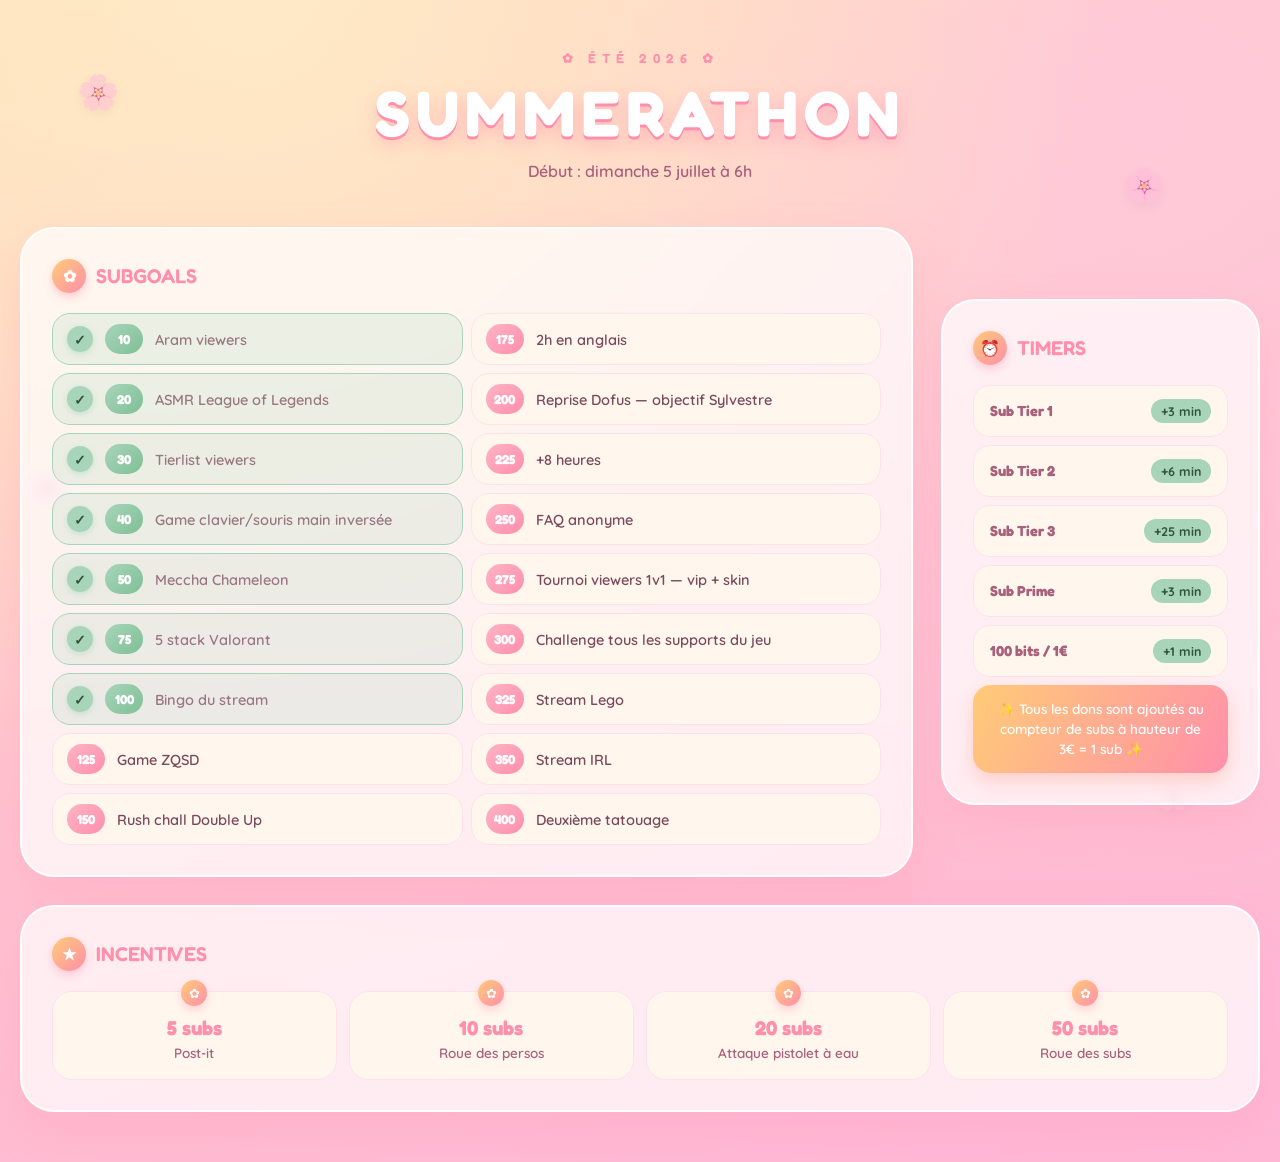
==== summerathon.html @ bf5e6fe4 "update subgoals validations" ====
<!DOCTYPE html>
<html lang="fr">

<head>
    <meta charset="UTF-8">
    <title>itsLylla — Summerathon — Été 2026</title>
    <link rel="icon" type="image/x-icon" href="/assets/favicon/summerathon.ico">
    <link rel="stylesheet" href="summerathon.css">
</head>

<body>

    <div class="bloom" style="top:6%; left:6%;">🌸</div>
    <div class="bloom" style="top:14%; right:9%; animation-delay:1s;">🌸</div>
    <div class="bloom" style="top:40%; left:2%; animation-delay:2s;">🌸</div>
    <div class="bloom" style="bottom:10%; right:4%; animation-delay:1.5s;">🌸</div>
    <div class="bloom" style="bottom:30%; left:90%; animation-delay:3s;">🌸</div>

    <header>
        <div class="eyebrow">✿ ÉTÉ 2026 ✿</div>
        <h1>SUMMERATHON</h1>
        <p class="subtitle">Début : dimanche 5 juillet à 6h</p>
    </header>

    <div class="layout">
        <div class="panel">
            <div class="panel-title"><span class="ico">✿</span> SUBGOALS</div>
            <!-- Subgoal atteint : décommenter la ligne <span class="check">✓</span> juste en dessous -->
            <div class="goals-grid">
                <div class="goal">
                    <span class="check">✓</span>
                    <span class="badge">10</span><span class="label">Aram viewers</span>
                </div>
                <div class="goal">
                    <!-- <span class="check">✓</span> -->
                    <span class="badge">175</span><span class="label">2h en anglais</span>
                </div>
                <div class="goal">
                    <span class="check">✓</span>
                    <span class="badge">20</span><span class="label">ASMR League of Legends</span>
                </div>
                <div class="goal">
                    <!-- <span class="check">✓</span> -->
                    <span class="badge">200</span><span class="label">Reprise Dofus — objectif Sylvestre</span>
                </div>
                <div class="goal">
                    <span class="check">✓</span>
                    <span class="badge">30</span><span class="label">Tierlist viewers</span>
                </div>
                <div class="goal">
                    <!-- <span class="check">✓</span> -->
                    <span class="badge">225</span><span class="label">+8 heures</span>
                </div>
                <div class="goal">
                    <span class="check">✓</span>
                    <span class="badge">40</span><span class="label">Game clavier/souris main inversée</span>
                </div>
                <div class="goal">
                    <!-- <span class="check">✓</span> -->
                    <span class="badge">250</span><span class="label">FAQ anonyme</span>
                </div>
                <div class="goal">
                    <span class="check">✓</span>
                    <span class="badge">50</span><span class="label">Meccha Chameleon</span>
                </div>
                <div class="goal">
                    <!-- <span class="check">✓</span> -->
                    <span class="badge">275</span><span class="label">Tournoi viewers 1v1 — vip + skin</span>
                </div>
                <div class="goal">
                    <span class="check">✓</span>
                    <span class="badge">75</span><span class="label">5 stack Valorant</span>
                </div>
                <div class="goal">
                    <!-- <span class="check">✓</span> -->
                    <span class="badge">300</span><span class="label">Challenge tous les supports du jeu</span>
                </div>
                <div class="goal">
                    <span class="check">✓</span>
                    <span class="badge">100</span><span class="label">Bingo du stream</span>
                </div>
                <div class="goal">
                    <!-- <span class="check">✓</span> -->
                    <span class="badge">325</span><span class="label">Stream Lego</span>
                </div>
                <div class="goal">
                    <!-- <span class="check">✓</span> -->
                    <span class="badge">125</span><span class="label">Game ZQSD</span>
                </div>
                <div class="goal">
                    <!-- <span class="check">✓</span> -->
                    <span class="badge">350</span><span class="label">Stream IRL</span>
                </div>
                <div class="goal">
                    <!-- <span class="check">✓</span> -->
                    <span class="badge">150</span><span class="label">Rush chall Double Up</span>
                </div>
                <div class="goal">
                    <!-- <span class="check">✓</span> -->
                    <span class="badge">400</span><span class="label">Deuxième tatouage</span>
                </div>
            </div>
        </div>

        <div class="panel timers">
            <div class="panel-title"><span class="ico">⏰</span> TIMERS</div>
            <div class="timer-row"><span class="t-name">Sub Tier 1</span><span class="t-val">+3 min</span></div>
            <div class="timer-row"><span class="t-name">Sub Tier 2</span><span class="t-val">+6 min</span></div>
            <div class="timer-row"><span class="t-name">Sub Tier 3</span><span class="t-val">+25 min</span></div>
            <div class="timer-row"><span class="t-name">Sub Prime</span><span class="t-val">+3 min</span></div>
            <div class="timer-row"><span class="t-name">100 bits / 1€</span><span class="t-val">+1 min</span></div>
            <div class="donation-note">✨ Tous les dons sont ajoutés au compteur de subs à hauteur de <br> 3€ = 1 sub ✨</div>
        </div>

        <div class="panel incentives">
            <div class="panel-title"><span class="ico">★</span> INCENTIVES</div>
            <div class="incentive-grid">
                <div class="incentive-card">
                    <div class="num">5 subs</div>
                    <div class="desc">Post-it</div>
                </div>
                <div class="incentive-card">
                    <div class="num">10 subs</div>
                    <div class="desc">Roue des persos</div>
                </div>
                <div class="incentive-card">
                    <div class="num">20 subs</div>
                    <div class="desc">Attaque pistolet à eau</div>
                </div>
                <div class="incentive-card">
                    <div class="num">50 subs</div>
                    <div class="desc">Roue des subs</div>
                </div>
            </div>
        </div>
    </div>

</body>

</html>
---- summerathon.css ----
@import url('https://fonts.googleapis.com/css2?family=Fredoka:wght@400;500;600;700&family=Quicksand:wght@500;600;700&display=swap');

:root {
    --peach: #ffd9b3;
    --pink: #ffb3c6;
    --rose: #ff8fab;
    --gold: #ffcb77;
    --cream: #fff7ee;
    --leaf: #a8d5ba;
    --ink: #7a4a5c;
}

* {
    box-sizing: border-box;
    margin: 0;
    padding: 0;
}

body {
    font-family: 'Quicksand', sans-serif;
    background: radial-gradient(circle at 20% 0%, #ffe9c7, transparent 55%),
        radial-gradient(circle at 90% 10%, #ffc9d9, transparent 50%),
        linear-gradient(160deg, #ffe3b8 0%, #ffc2cf 45%, #ffb6d5 100%);
    min-height: 100vh;
    padding: 50px 20px;
    color: var(--ink);
    position: relative;
    overflow-x: hidden;
}

/* floating decorative blooms */
.bloom {
    position: absolute;
    font-size: 34px;
    opacity: .55;
    filter: drop-shadow(0 4px 6px rgba(0, 0, 0, .08));
    animation: float 7s ease-in-out infinite;
}

@keyframes float {

    0%,
    100% {
        transform: translateY(0) rotate(0deg);
    }

    50% {
        transform: translateY(-14px) rotate(8deg);
    }
}

header {
    text-align: center;
    margin-bottom: 46px;
    position: relative;
    z-index: 2;
}

.eyebrow {
    font-family: 'Fredoka', sans-serif;
    font-weight: 600;
    letter-spacing: 6px;
    color: var(--rose);
    font-size: 13px;
    margin-bottom: 8px;
}

h1 {
    font-family: 'Fredoka', sans-serif;
    font-weight: 700;
    font-size: 64px;
    letter-spacing: 6px;
    color: #fff;
    text-shadow: 0 3px 0 var(--rose), 0 8px 18px rgba(255, 143, 171, .45);
}

.subtitle {
    margin-top: 10px;
    font-weight: 600;
    color: #a8607b;
    font-size: 16px;
}

.layout {
    display: grid;
    grid-template-columns: 2.8fr 1fr;
    gap: 28px;
    max-width: 1240px;
    margin: 0 auto;
    position: relative;
    z-index: 2;
}

.panel {
    background: rgba(255, 255, 255, .72);
    backdrop-filter: blur(6px);
    border-radius: 34px;
    padding: 30px;
    border: 2px solid rgba(255, 255, 255, .9);
    box-shadow: 0 18px 40px rgba(255, 150, 180, .25);
}

.panel-title {
    display: flex;
    align-items: center;
    gap: 10px;
    font-family: 'Fredoka', sans-serif;
    font-weight: 600;
    font-size: 20px;
    color: var(--rose);
    margin-bottom: 20px;
}

.panel-title .ico {
    width: 34px;
    height: 34px;
    border-radius: 50%;
    background: linear-gradient(135deg, var(--gold), var(--rose));
    display: flex;
    align-items: center;
    justify-content: center;
    color: #fff;
    font-size: 16px;
    box-shadow: 0 4px 10px rgba(255, 150, 170, .45);
}

.goals-grid {
    display: grid;
    grid-template-columns: 1fr 1fr;
    gap: 8px;
}

.goal {
    display: flex;
    align-items: center;
    gap: 12px;
    background: var(--cream);
    border-radius: 18px;
    padding: 10px 14px;
    border: 1px solid #ffe1ea;
    transition: transform .15s;
}

.goal:hover {
    transform: translateY(-2px);
}

.badge {
    flex-shrink: 0;
    min-width: 38px;
    height: 30px;
    border-radius: 50px;
    background: linear-gradient(135deg, var(--pink), var(--rose));
    color: #fff;
    font-weight: 700;
    font-family: 'Fredoka', sans-serif;
    display: flex;
    align-items: center;
    justify-content: center;
    font-size: 13px;
}

.goal span.label {
    font-weight: 600;
    font-size: 14.5px;
}

.goal .check {
    flex-shrink: 0;
    width: 26px;
    height: 26px;
    border-radius: 50%;
    background: var(--leaf);
    color: #33543f;
    font-weight: 700;
    font-family: 'Fredoka', sans-serif;
    display: flex;
    align-items: center;
    justify-content: center;
    font-size: 14px;
    box-shadow: 0 2px 6px rgba(168, 213, 186, .55);
}

.goal:has(.check) {
    background: rgba(168, 213, 186, .22);
    border-color: var(--leaf);
}

.goal:has(.check) .label {
    opacity: .72;
}

.goal:has(.check) .badge {
    background: linear-gradient(135deg, var(--leaf), #7fbf96);
}

.timers {
    align-self: center;
}

.timers .timer-row {
    display: flex;
    justify-content: space-between;
    align-items: center;
    background: var(--cream);
    border-radius: 16px;
    padding: 13px 16px;
    margin-bottom: 8px;
    border: 1px solid #ffe1ea;
}

.timer-row .t-name {
    font-weight: 700;
    font-family: 'Fredoka', sans-serif;
    font-size: 14.5px;
    color: #a8607b;
}

.timer-row .t-val {
    background: var(--leaf);
    color: #33543f;
    font-weight: 700;
    font-size: 12.5px;
    padding: 4px 10px;
    border-radius: 50px;
}

.donation-note {
    margin-top: 6px;
    background: linear-gradient(120deg, var(--gold), var(--rose));
    color: #fff;
    font-weight: 600;
    text-align: center;
    border-radius: 18px;
    padding: 14px;
    font-size: 13.5px;
    line-height: 1.5;
    box-shadow: 0 8px 18px rgba(255, 150, 120, .35);
}

.incentives {
    grid-column: 1 / -1;
}

.incentive-grid {
    display: grid;
    grid-template-columns: repeat(4, 1fr);
    gap: 12px;
}

.incentive-card {
    background: var(--cream);
    border: 1px solid #ffe1ea;
    border-radius: 20px;
    padding: 18px;
    text-align: center;
    position: relative;
}

.incentive-card::before {
    content: '✿';
    position: absolute;
    top: -12px;
    left: 50%;
    transform: translateX(-50%);
    background: linear-gradient(135deg, var(--gold), var(--rose));
    color: #fff;
    width: 26px;
    height: 26px;
    border-radius: 50%;
    display: flex;
    align-items: center;
    justify-content: center;
    font-size: 13px;
    box-shadow: 0 4px 8px rgba(255, 150, 170, .4);
}

.incentive-card .num {
    font-family: 'Fredoka', sans-serif;
    font-weight: 700;
    font-size: 20px;
    color: var(--rose);
    margin-top: 6px;
}

.incentive-card .desc {
    font-weight: 600;
    font-size: 13.5px;
    color: #a8607b;
    margin-top: 4px;
}

@media (max-width: 900px) {
    .layout {
        grid-template-columns: 1fr;
    }

    .goals-grid {
        grid-template-columns: 1fr;
    }

    .incentive-grid {
        grid-template-columns: 1fr 1fr;
    }

    h1 {
        font-size: 42px;
        letter-spacing: 3px;
    }
}
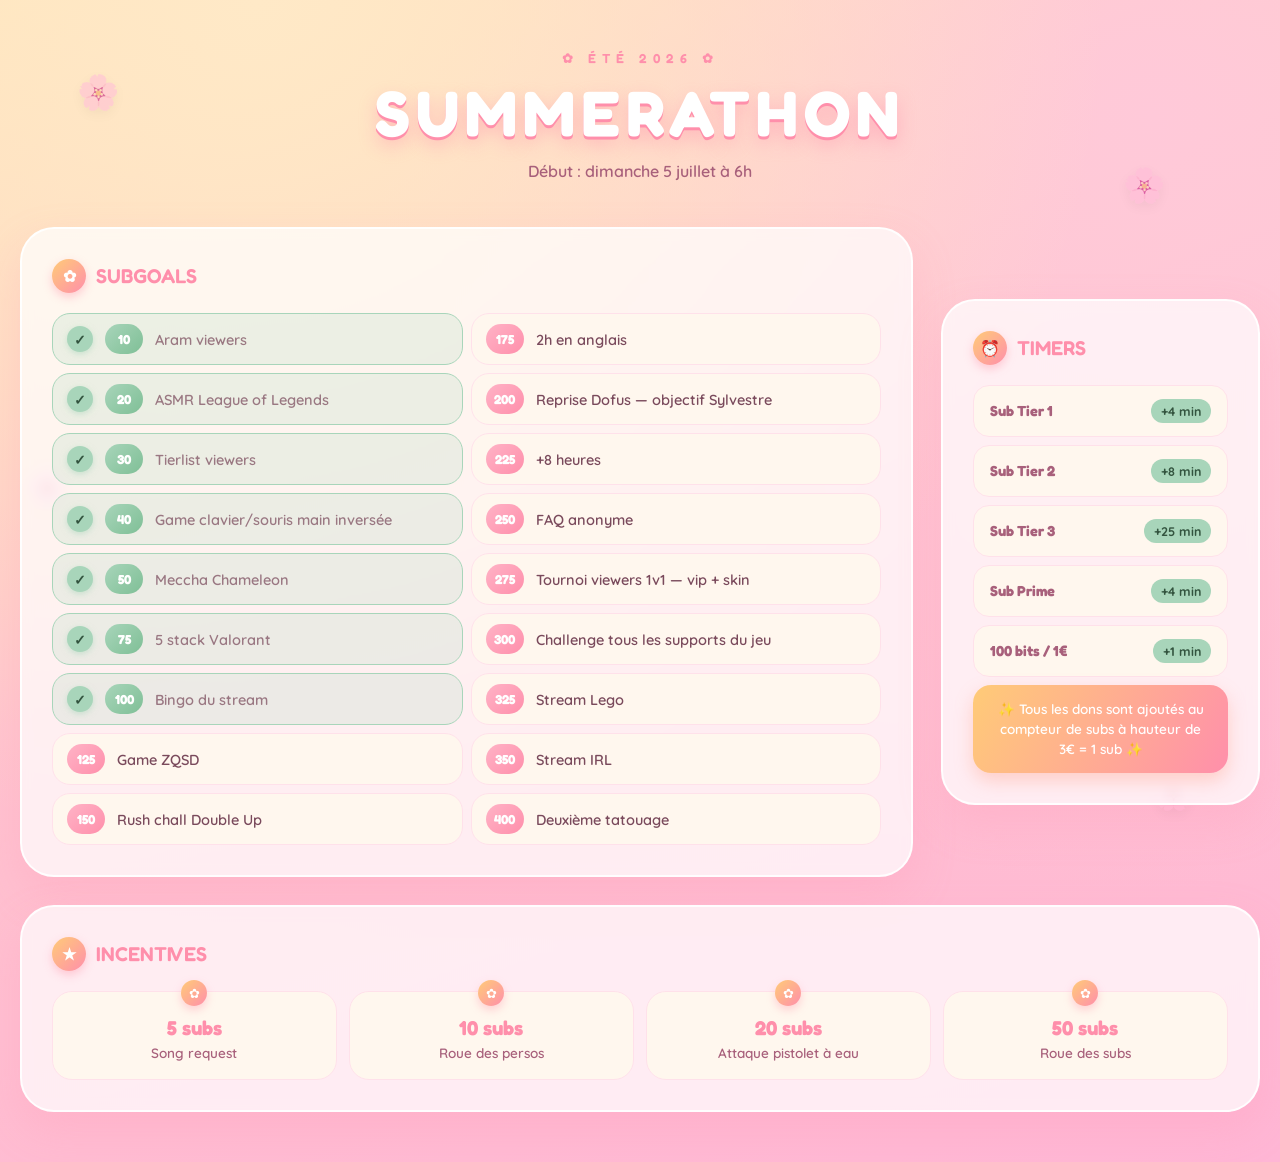
==== commit c539461f: "Merge branch 'main' of github.com:itslylla/itslylla.github.io" ====
--- a/summerathon.html
+++ b/summerathon.html
@@ -104,10 +104,10 @@
 
         <div class="panel timers">
             <div class="panel-title"><span class="ico">⏰</span> TIMERS</div>
-            <div class="timer-row"><span class="t-name">Sub Tier 1</span><span class="t-val">+3 min</span></div>
-            <div class="timer-row"><span class="t-name">Sub Tier 2</span><span class="t-val">+6 min</span></div>
+            <div class="timer-row"><span class="t-name">Sub Tier 1</span><span class="t-val">+4 min</span></div>
+            <div class="timer-row"><span class="t-name">Sub Tier 2</span><span class="t-val">+8 min</span></div>
             <div class="timer-row"><span class="t-name">Sub Tier 3</span><span class="t-val">+25 min</span></div>
-            <div class="timer-row"><span class="t-name">Sub Prime</span><span class="t-val">+3 min</span></div>
+            <div class="timer-row"><span class="t-name">Sub Prime</span><span class="t-val">+4 min</span></div>
             <div class="timer-row"><span class="t-name">100 bits / 1€</span><span class="t-val">+1 min</span></div>
             <div class="donation-note">✨ Tous les dons sont ajoutés au compteur de subs à hauteur de <br> 3€ = 1 sub ✨</div>
         </div>
@@ -117,7 +117,7 @@
             <div class="incentive-grid">
                 <div class="incentive-card">
                     <div class="num">5 subs</div>
-                    <div class="desc">Post-it</div>
+                    <div class="desc">Song request</div>
                 </div>
                 <div class="incentive-card">
                     <div class="num">10 subs</div>
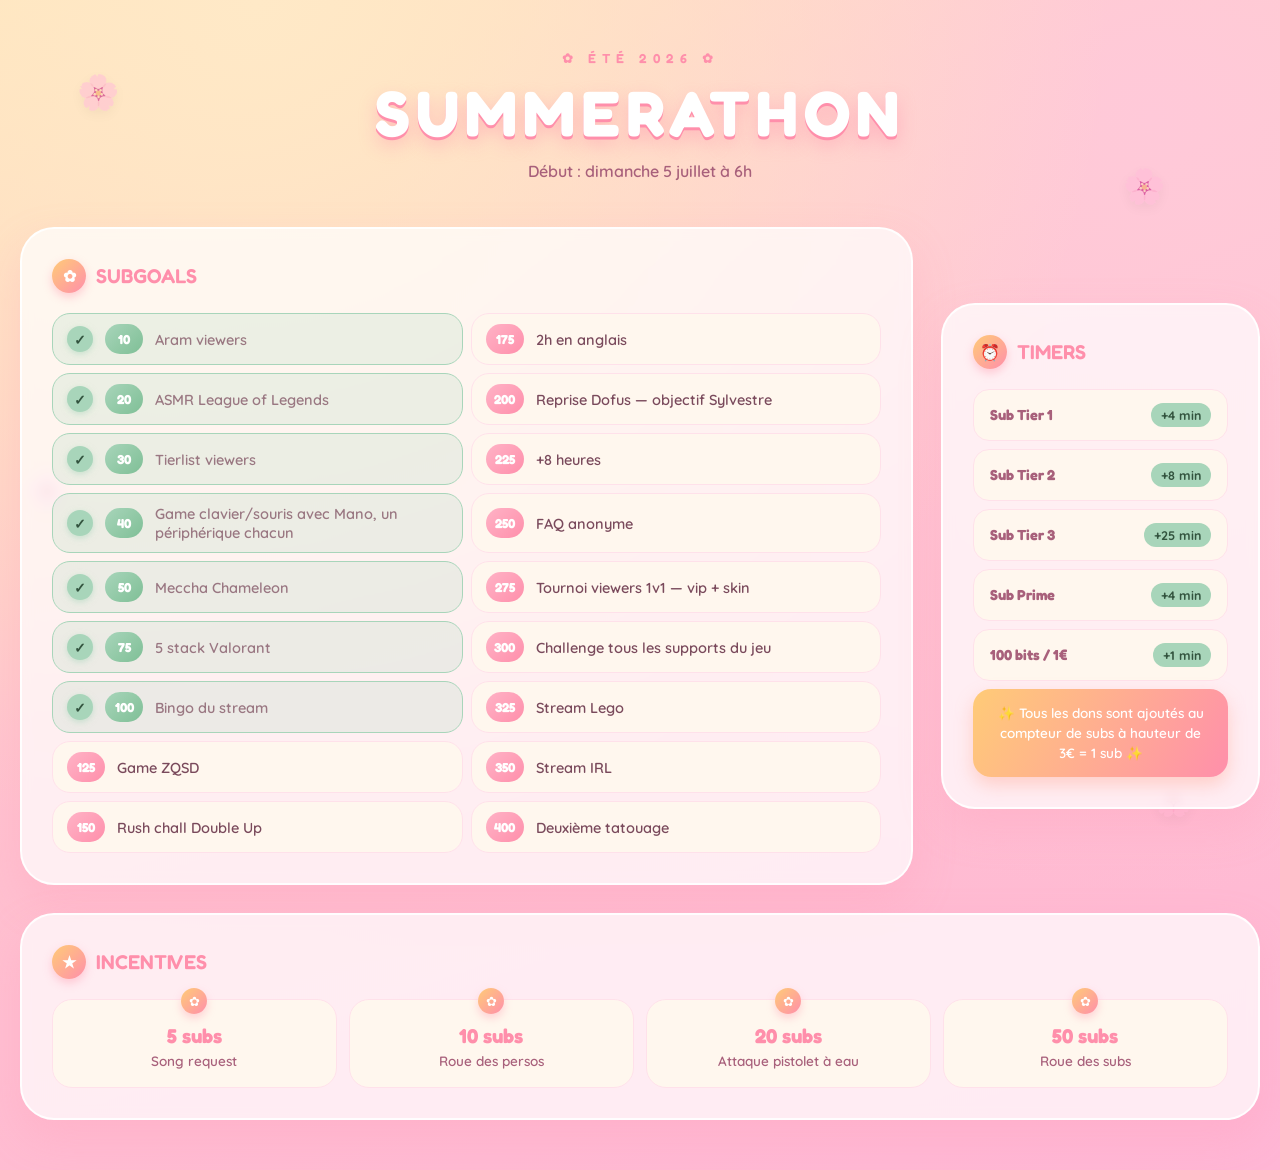
==== commit d800932b: "Update game goal description for clarity in summerathon.html" ====
--- a/summerathon.html
+++ b/summerathon.html
@@ -53,7 +53,7 @@
                 </div>
                 <div class="goal">
                     <span class="check">✓</span>
-                    <span class="badge">40</span><span class="label">Game clavier/souris main inversée</span>
+                    <span class="badge">40</span><span class="label">Game clavier/souris avec Mano, un périphérique chacun</span>
                 </div>
                 <div class="goal">
                     <!-- <span class="check">✓</span> -->
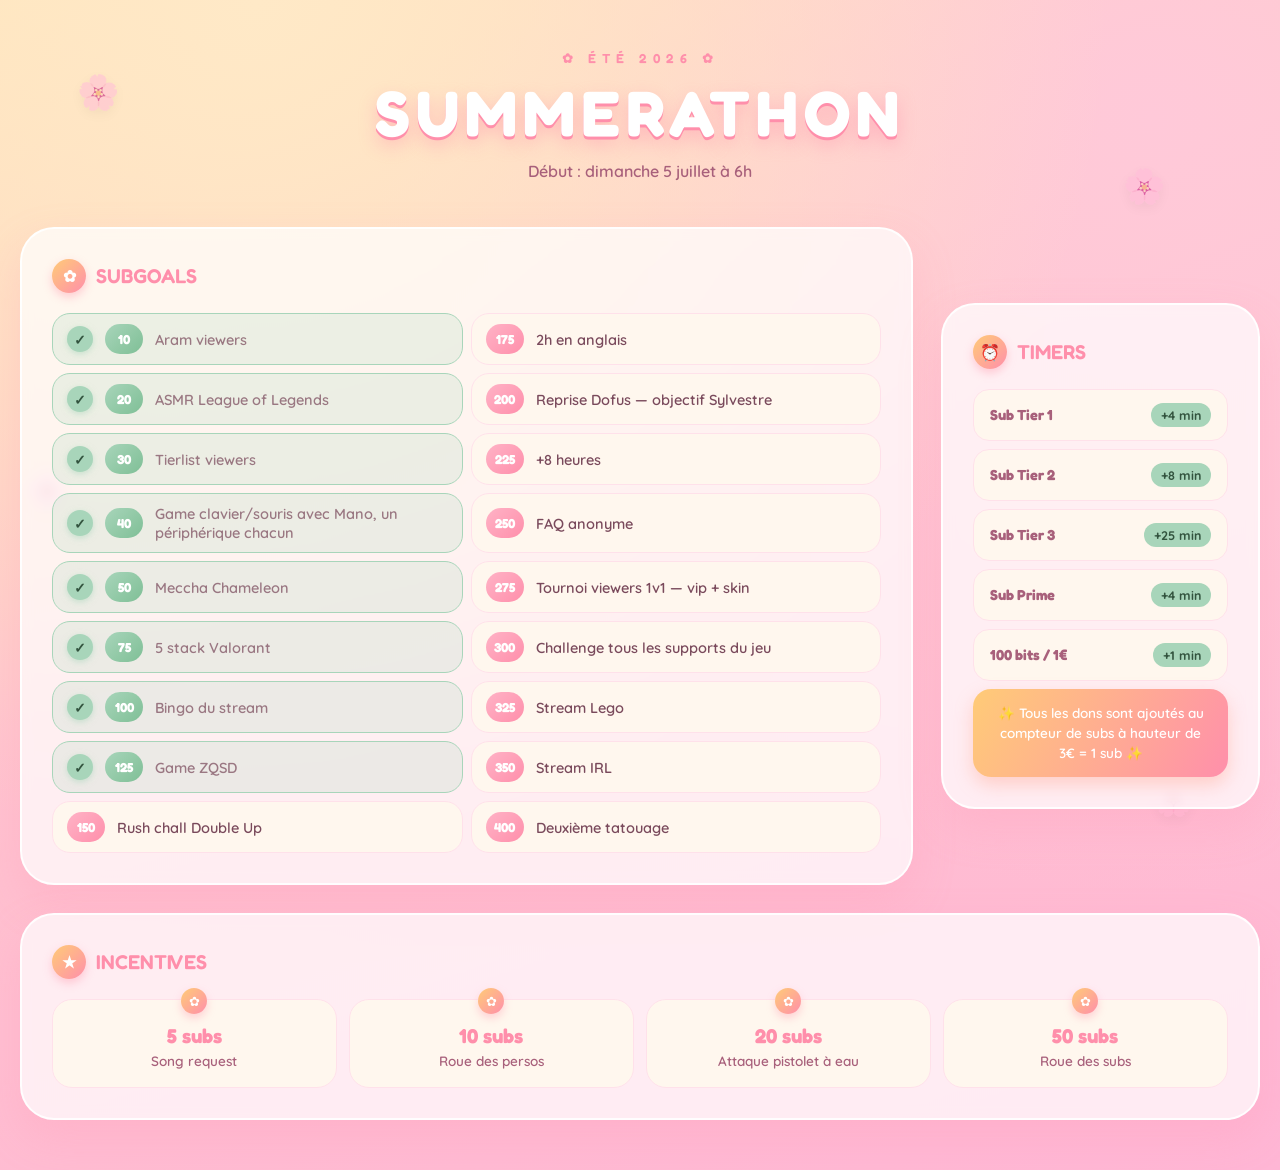
==== commit 42af3dad: "update subgoals validation" ====
--- a/summerathon.html
+++ b/summerathon.html
@@ -84,7 +84,7 @@
                     <span class="badge">325</span><span class="label">Stream Lego</span>
                 </div>
                 <div class="goal">
-                    <!-- <span class="check">✓</span> -->
+                    <span class="check">✓</span>
                     <span class="badge">125</span><span class="label">Game ZQSD</span>
                 </div>
                 <div class="goal">
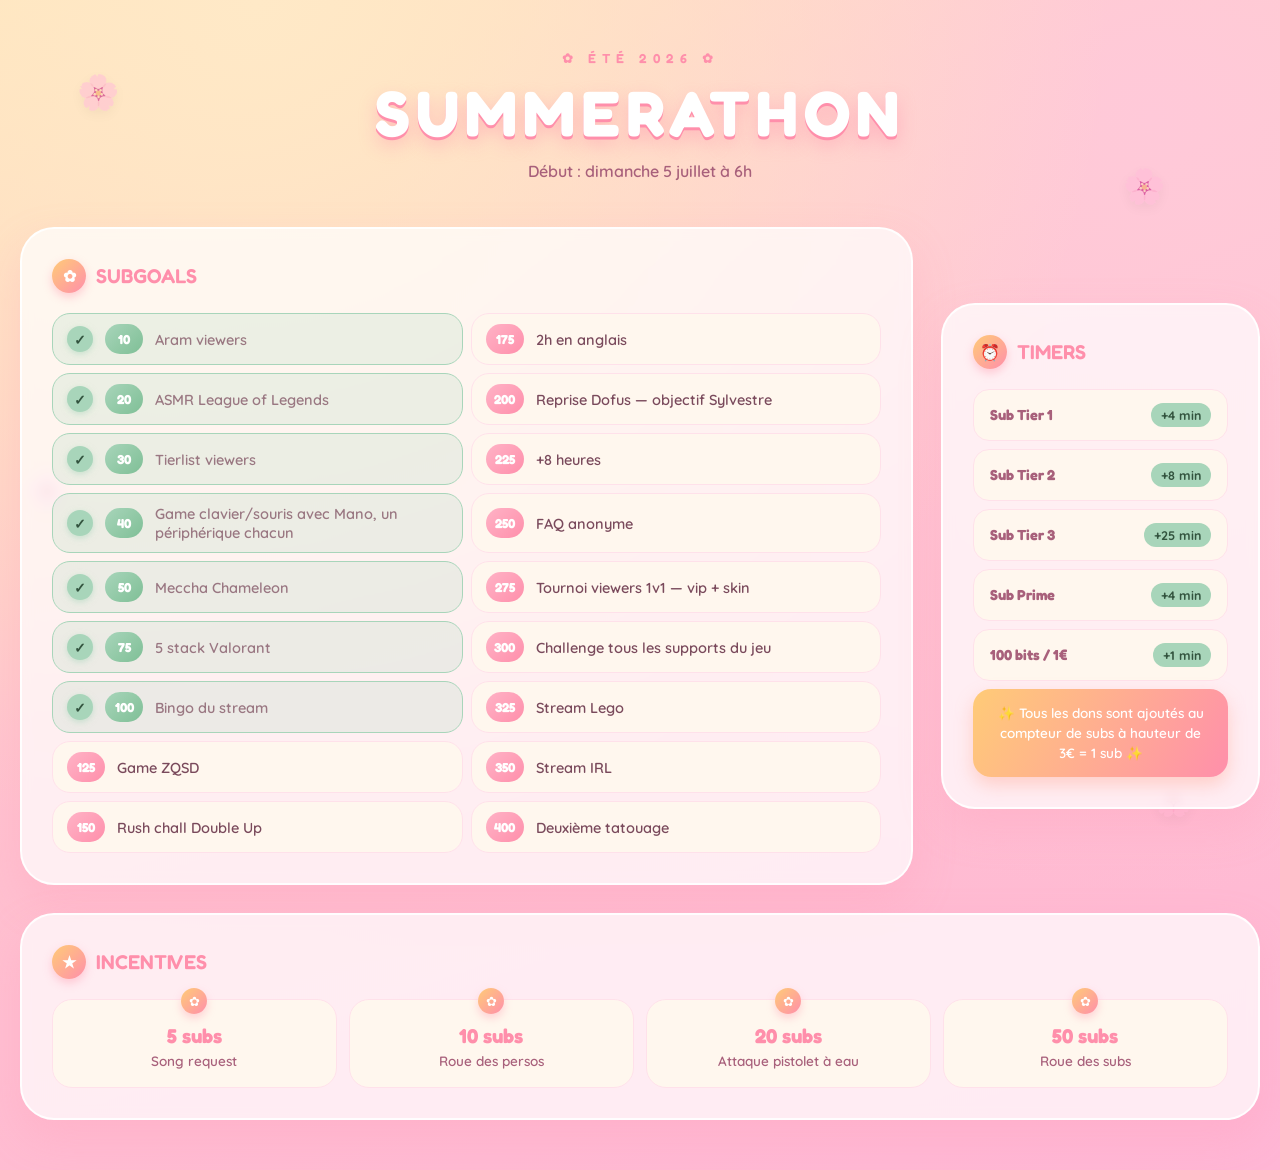
==== commit 5dafa04d: "ww" ====
--- a/summerathon.html
+++ b/summerathon.html
@@ -84,7 +84,7 @@
                     <span class="badge">325</span><span class="label">Stream Lego</span>
                 </div>
                 <div class="goal">
-                    <span class="check">✓</span>
+                    <!-- <span class="check">✓</span> -->
                     <span class="badge">125</span><span class="label">Game ZQSD</span>
                 </div>
                 <div class="goal">
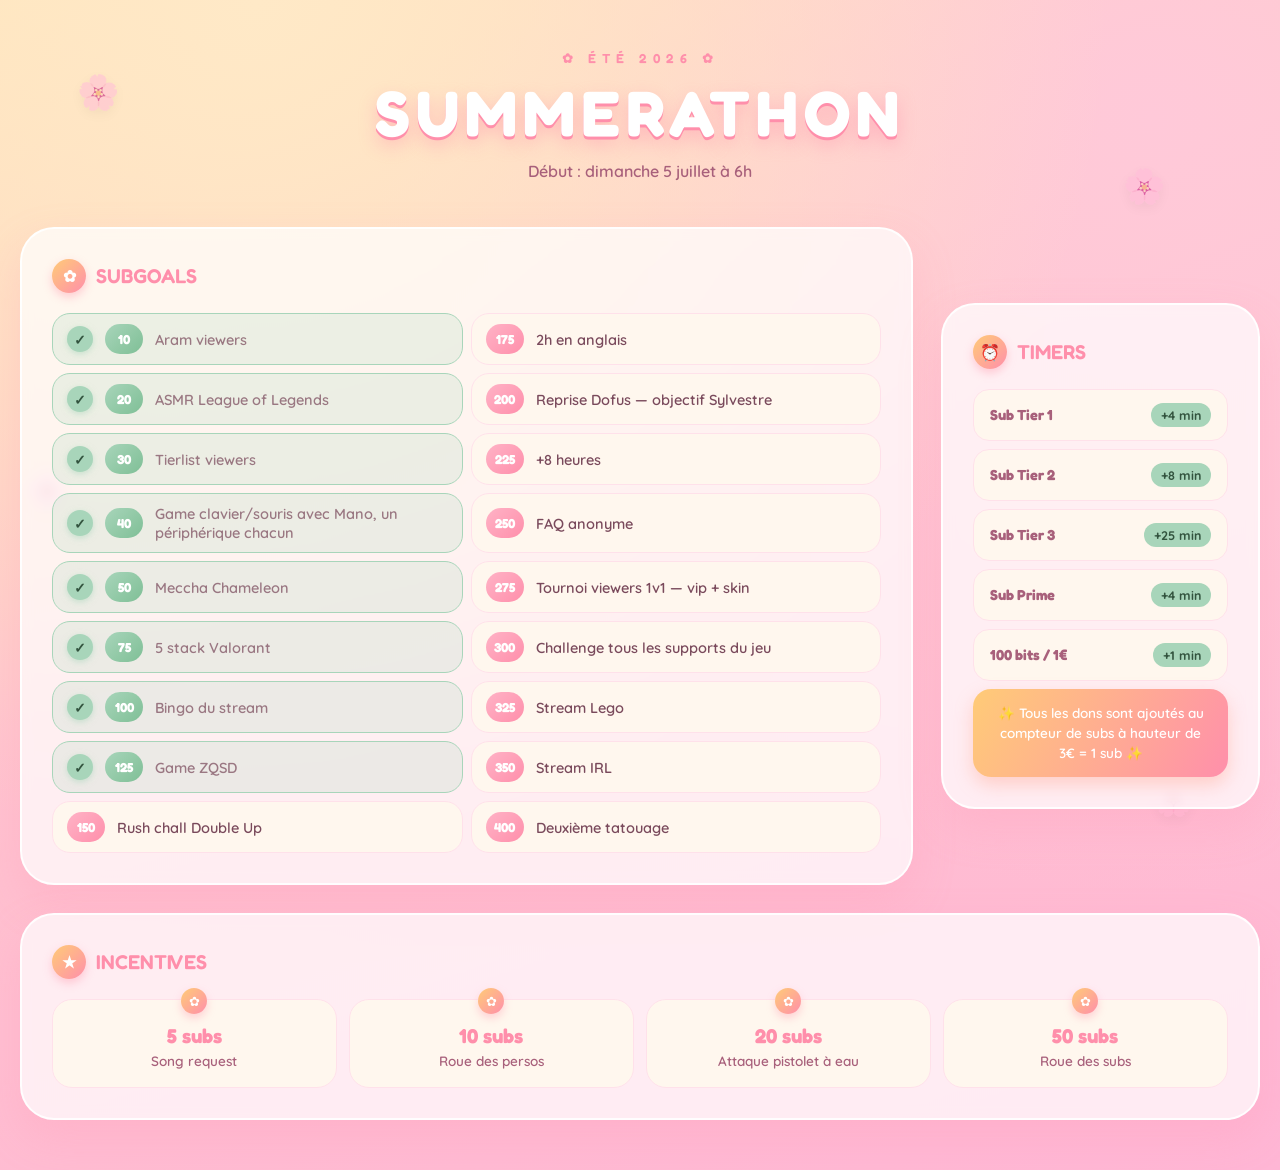
==== commit bb7107ea: "www" ====
--- a/summerathon.html
+++ b/summerathon.html
@@ -84,7 +84,7 @@
                     <span class="badge">325</span><span class="label">Stream Lego</span>
                 </div>
                 <div class="goal">
-                    <!-- <span class="check">✓</span> -->
+                    <span class="check">✓</span>
                     <span class="badge">125</span><span class="label">Game ZQSD</span>
                 </div>
                 <div class="goal">
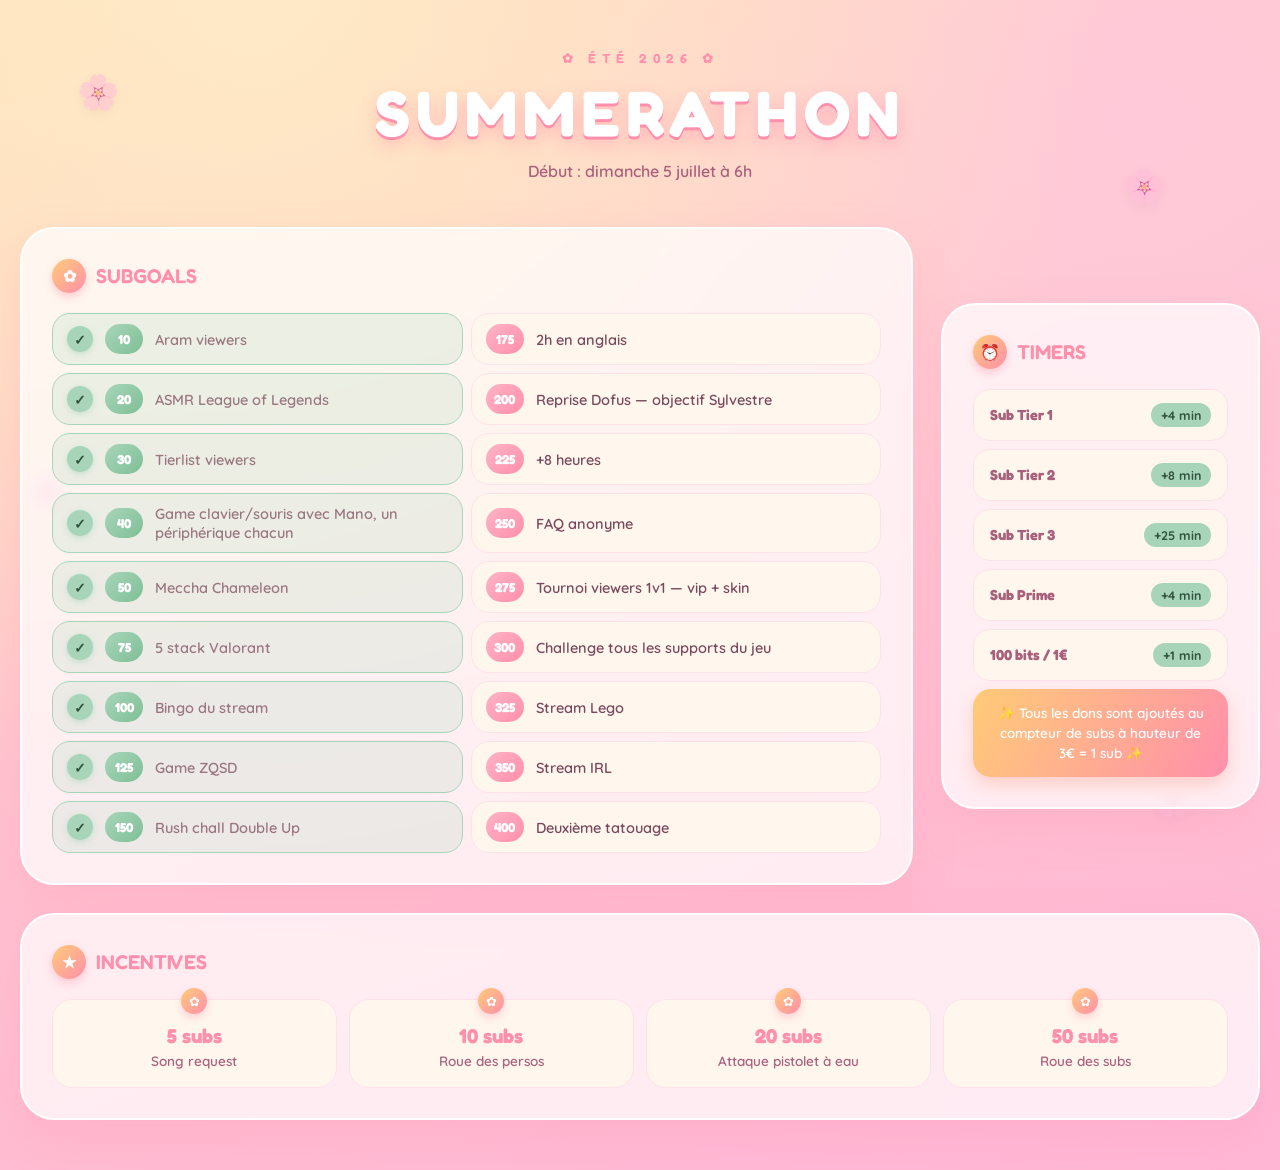
==== commit 6bb2ce39: "update validation subgoals" ====
--- a/summerathon.html
+++ b/summerathon.html
@@ -92,7 +92,7 @@
                     <span class="badge">350</span><span class="label">Stream IRL</span>
                 </div>
                 <div class="goal">
-                    <!-- <span class="check">✓</span> -->
+                    <span class="check">✓</span>
                     <span class="badge">150</span><span class="label">Rush chall Double Up</span>
                 </div>
                 <div class="goal">
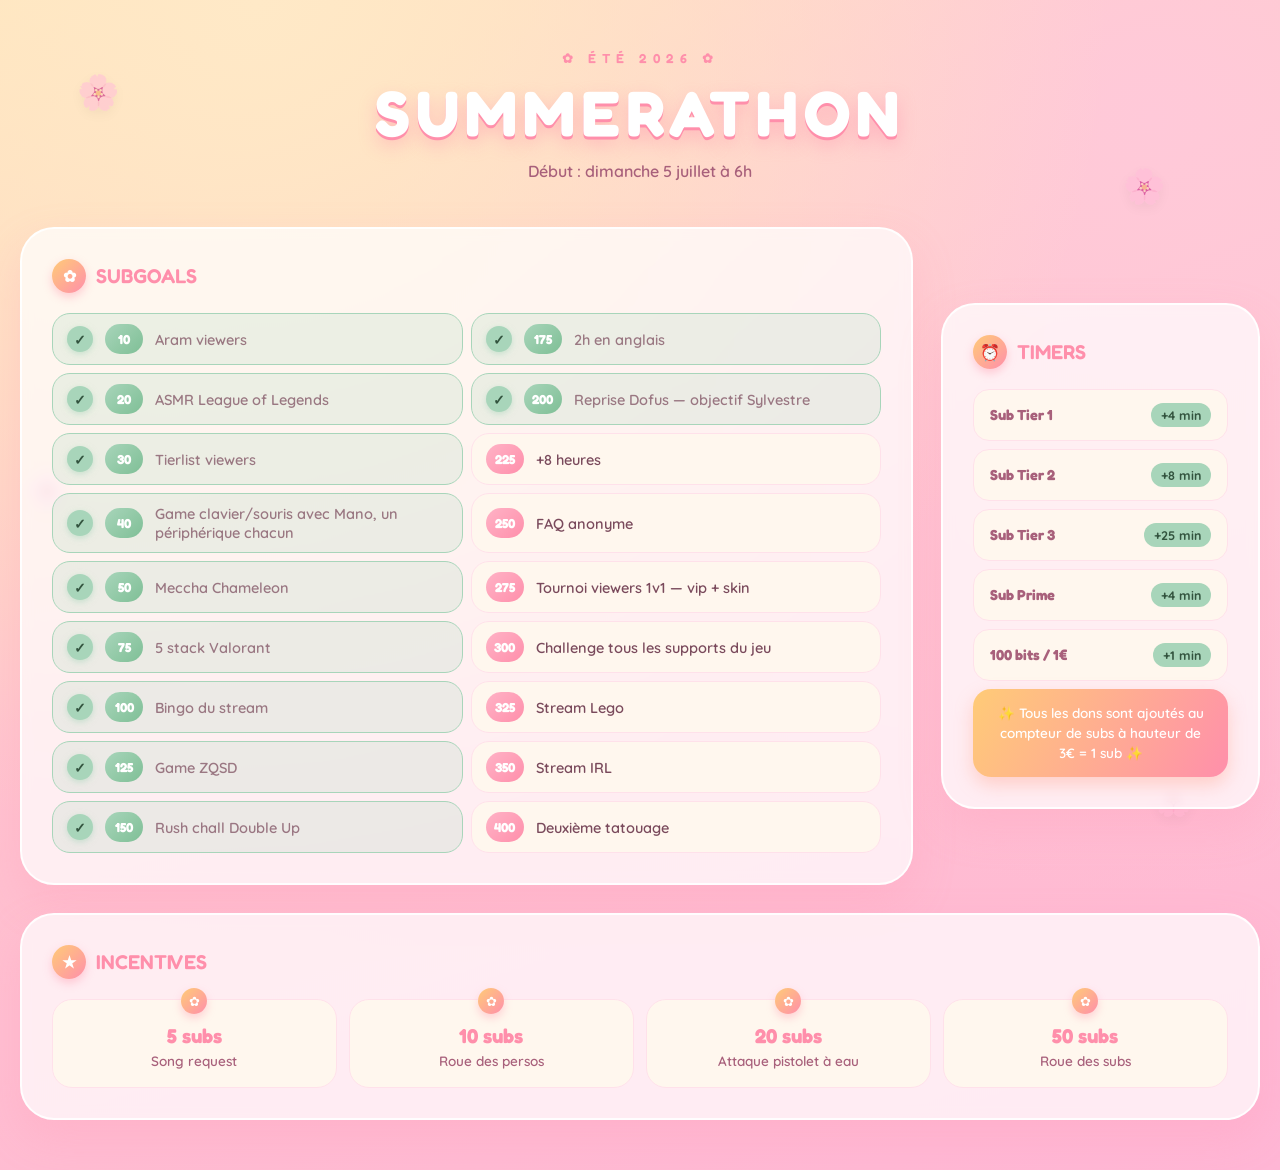
==== commit 439c4116: "update validation subgoals" ====
--- a/summerathon.html
+++ b/summerathon.html
@@ -32,7 +32,7 @@
                     <span class="badge">10</span><span class="label">Aram viewers</span>
                 </div>
                 <div class="goal">
-                    <!-- <span class="check">✓</span> -->
+                    <span class="check">✓</span>
                     <span class="badge">175</span><span class="label">2h en anglais</span>
                 </div>
                 <div class="goal">
@@ -40,7 +40,7 @@
                     <span class="badge">20</span><span class="label">ASMR League of Legends</span>
                 </div>
                 <div class="goal">
-                    <!-- <span class="check">✓</span> -->
+                    <span class="check">✓</span>
                     <span class="badge">200</span><span class="label">Reprise Dofus — objectif Sylvestre</span>
                 </div>
                 <div class="goal">
